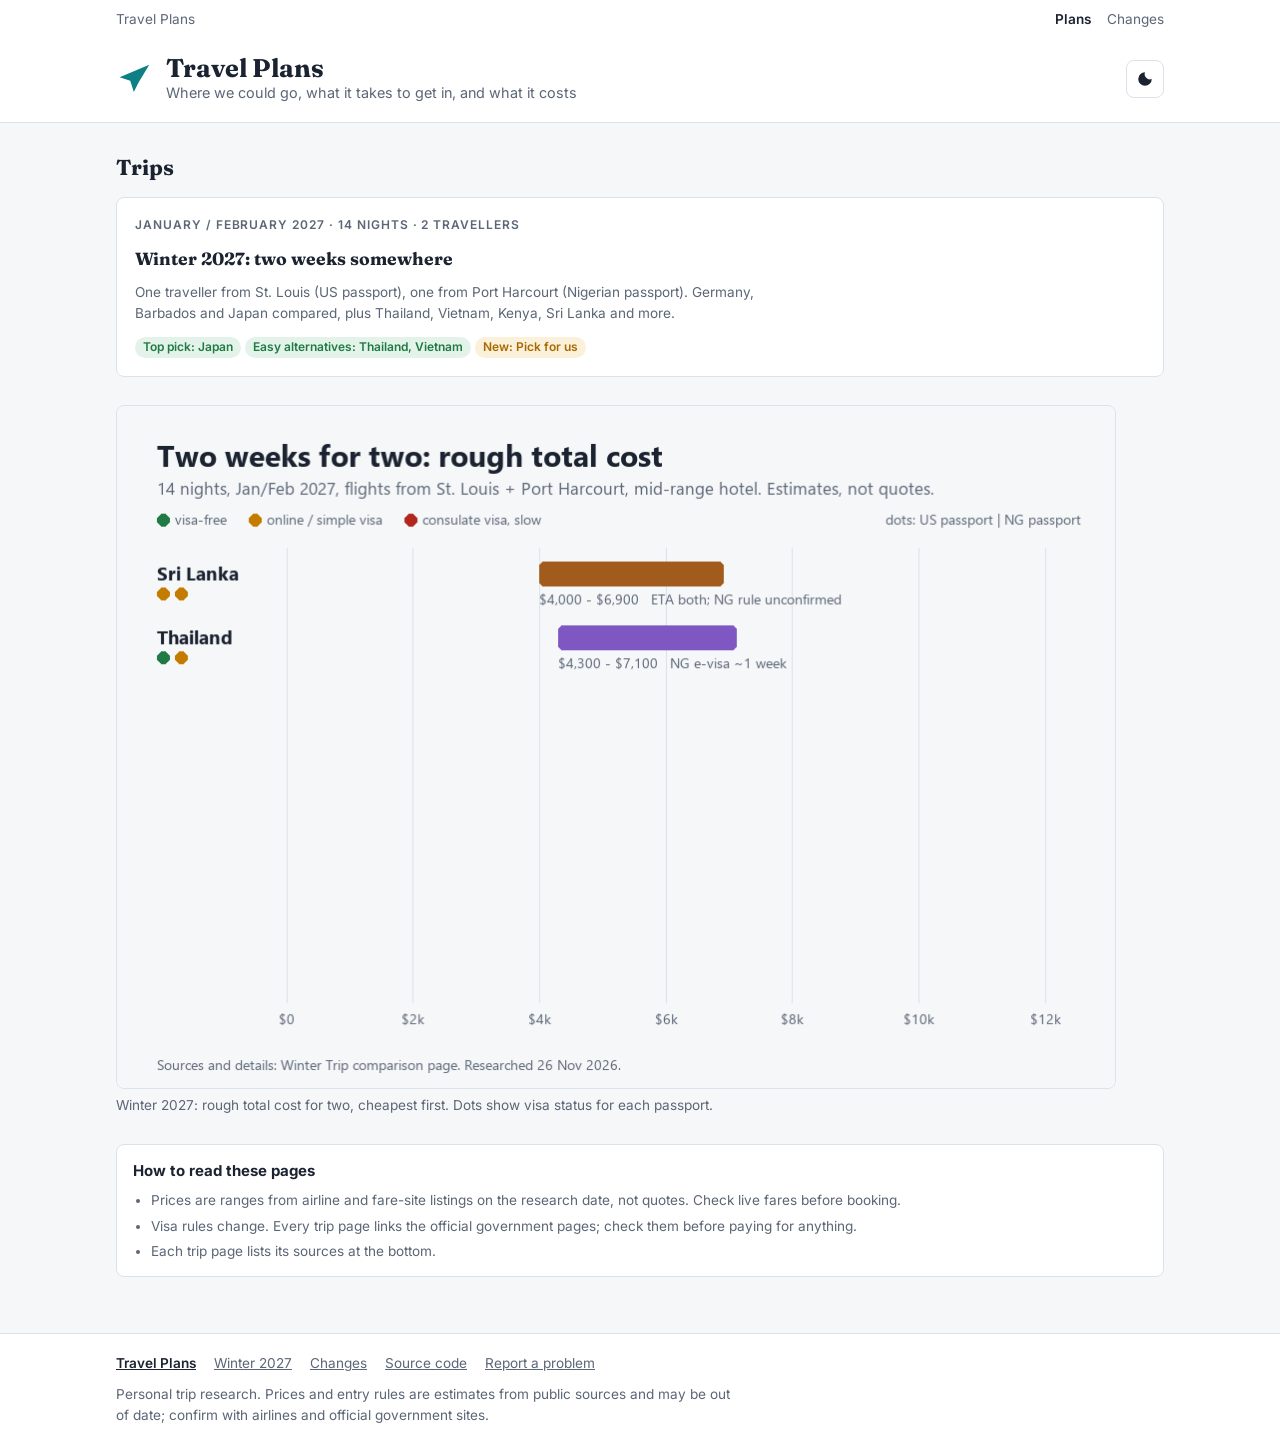
==== site/index.html @ 0db588ca "Add Japan as a full option on the Winter 2027 page Co-Authored-By: Claude Opus 5.5 <noreply@anthropi" ====
<!doctype html>
<html lang="en">
<head>
<meta charset="utf-8">
<meta name="viewport" content="width=device-width, initial-scale=1, viewport-fit=cover">
<title>Travel Plans</title>
<meta name="description" content="Trip research and comparisons: entry rules, flights, costs and what to do, for each trip we're planning.">
<meta name="theme-color" content="#ffffff" media="(prefers-color-scheme: light)">
<meta name="theme-color" content="#12161d" media="(prefers-color-scheme: dark)">
<link rel="canonical" href="https://wernercd.github.io/TravelPlans/">
<meta property="og:type" content="website">
<meta property="og:title" content="Travel Plans">
<meta property="og:description" content="Trip research and comparisons: entry rules, flights, costs and what to do.">
<meta property="og:url" content="https://wernercd.github.io/TravelPlans/">
<meta property="og:image" content="https://wernercd.github.io/TravelPlans/og.png">
<meta name="twitter:card" content="summary_large_image">
<link rel="icon" href="icon.svg" type="image/svg+xml">
<link rel="preconnect" href="https://fonts.googleapis.com">
<link rel="preconnect" href="https://fonts.gstatic.com" crossorigin>
<link href="https://fonts.googleapis.com/css2?family=Fraunces:opsz,wght@9..144,500;9..144,700&family=Inter:wght@400;500;600&display=swap" rel="stylesheet">
<script>try{var t=localStorage.getItem('travel.theme');if(t==='dark'||t==='light')document.documentElement.dataset.theme=t;}catch(e){}</script>
<link rel="stylesheet" href="styles.css?v=dev">
</head>
<body>
<header class="site-header">
  <div class="wrap hub-bar">
    <a href="./" aria-current="page">Travel Plans</a>
    <nav class="hub-nav" aria-label="Site">
      <a href="./" aria-current="page">Plans</a>
      <a href="changes.html">Changes</a>
    </nav>
  </div>
  <div class="wrap header-inner">
    <div class="brand">
      <svg class="logo" viewBox="0 0 32 32" aria-hidden="true"><path d="M28 4L3 14.5l9 3L15 27l4-8z"/></svg>
      <div>
        <h1>Travel Plans</h1>
        <p class="tagline">Where we could go, what it takes to get in, and what it costs</p>
      </div>
    </div>
    <button id="themeBtn" class="icon-btn" type="button" aria-label="Toggle dark mode" title="Toggle dark mode">
      <svg viewBox="0 0 24 24" aria-hidden="true"><path d="M12 3a9 9 0 1 0 9 9 7 7 0 0 1-9-9z"/></svg>
    </button>
  </div>
</header>

<main class="wrap">
  <section class="stack">
    <h2>Trips</h2>
    <div class="cards">
      <a class="card trip-card" href="winter-2027.html">
        <span class="eyebrow">January / February 2027 · 14 nights · 2 travellers</span>
        <h3>Winter 2027: two weeks somewhere</h3>
        <p class="small">One traveller from St. Louis (US passport), one from Port Harcourt (Nigerian passport). Germany, Barbados and Japan compared, plus Thailand, Vietnam, Kenya, Sri Lanka and more.</p>
        <p><span class="chip g">Top pick: Japan</span><span class="chip g">Easy alternatives: Thailand, Vietnam</span><span class="chip w">New: Pick for us</span></p>
      </a>
    </div>
  </section>

  <figure class="figure">
    <img src="winter-trip-costs.gif" width="1000" height="684" alt="Animated bar chart of rough 14-night totals for two people: Sri Lanka $4,000 to $6,900, Thailand $4,300 to $7,100, Vietnam $4,000 to $7,500, Germany $5,600 to $7,700, Japan $6,400 to $9,900, Barbados $6,750 to $10,700 plus the Air Peace fare, Kenya $6,300 to $11,200.">
    <figcaption class="small">Winter 2027: rough total cost for two, cheapest first. Dots show visa status for each passport.</figcaption>
  </figure>

  <section class="note">
    <strong>How to read these pages</strong>
    <ul class="small">
      <li>Prices are ranges from airline and fare-site listings on the research date, not quotes. Check live fares before booking.</li>
      <li>Visa rules change. Every trip page links the official government pages; check them before paying for anything.</li>
      <li>Each trip page lists its sources at the bottom.</li>
    </ul>
  </section>
</main>

<footer class="site-footer">
  <div class="wrap">
    <ul class="foot-links">
      <li><a href="./" aria-current="page">Travel Plans</a></li>
      <li><a href="winter-2027.html">Winter 2027</a></li>
      <li><a href="changes.html">Changes</a></li>
      <li><a href="https://github.com/WernerCD/TravelPlans" rel="noopener">Source code</a></li>
      <li><a href="https://github.com/WernerCD/TravelPlans/issues" rel="noopener">Report a problem</a></li>
    </ul>
    <p>Personal trip research. Prices and entry rules are estimates from public sources and may be out of date; confirm with airlines and official government sites.</p>
  </div>
</footer>
<script src="theme.js?v=dev"></script>
<script src="version.js?v=dev"></script>
</body>
</html>
---- site/styles.css ----
/* TravelPlans v1 -- layout follows the D&D Toolbox sites (header bar, brand row, footer, one theme key).
   Layout: one reading column; wide comparison tables scroll sideways on phones; destination cards in a wrapping grid. */
:root {
  --bg: #f6f7f9; --panel: #ffffff; --fg: #1b2330; --muted: #5b6676; --line: #dde2ea; --accent: #0f7f86;
  --de: #3b4a63; --bb: #0f7f86; --jp: #b5363a; --th: #7e57c2; --ke: #407832; --lk: #a15c1d; --vn: #a8326e;
  --good: #1f7a43; --warn: #a86a00; --bad: #b3261e;
  --chip-good: #e3f3e9; --chip-warn: #fbf0d9; --chip-bad: #fbe4e2;
  --display: "Fraunces", Georgia, serif;
  --body: "Inter", system-ui, -apple-system, "Segoe UI", sans-serif;
  color-scheme: light;
}
@media (prefers-color-scheme: dark) { :root:not([data-theme="light"]) {
  --bg: #12161d; --panel: #1a2029; --fg: #e6eaf0; --muted: #9aa5b5; --line: #2c3441; --accent: #4cc3c9;
  --de: #9fb2d4; --bb: #4cc3c9; --jp: #f07a7d; --th: #b39ddb; --ke: #8bc77a; --lk: #e0a060; --vn: #e07fb0;
  --good: #6fcf97; --warn: #f2c14e; --bad: #f28b82;
  --chip-good: #1d3527; --chip-warn: #3a3018; --chip-bad: #3d2120; color-scheme: dark; } }
:root[data-theme="dark"] {
  --bg: #12161d; --panel: #1a2029; --fg: #e6eaf0; --muted: #9aa5b5; --line: #2c3441; --accent: #4cc3c9;
  --de: #9fb2d4; --bb: #4cc3c9; --jp: #f07a7d; --th: #b39ddb; --ke: #8bc77a; --lk: #e0a060; --vn: #e07fb0;
  --good: #6fcf97; --warn: #f2c14e; --bad: #f28b82;
  --chip-good: #1d3527; --chip-warn: #3a3018; --chip-bad: #3d2120; color-scheme: dark; }

* { box-sizing: border-box; }
html { -webkit-text-size-adjust: 100%; }
body { margin: 0; background: var(--bg); color: var(--fg); font-family: var(--body); font-size: 15px; line-height: 1.55; }
img { max-width: 100%; height: auto; }
a { color: var(--accent); }
a:focus-visible, button:focus-visible { outline: 2px solid var(--accent); outline-offset: 2px; }
h1, h2, h3 { font-family: var(--display); font-weight: 700; text-wrap: balance; margin: 0; }
h2 { font-size: 1.35rem; }
h3 { font-size: 1.1rem; }
p { margin: 0; max-width: 70ch; }

.wrap { max-width: 1080px; margin: 0 auto; padding-left: max(16px, env(safe-area-inset-left, 0px)); padding-right: max(16px, env(safe-area-inset-right, 0px)); }

/* Header */
.site-header { border-bottom: 1px solid var(--line); background: var(--panel); }
.hub-bar { display: flex; justify-content: space-between; align-items: center; gap: 12px; padding-block: 8px; font-size: .85rem; }
.hub-bar a, .hub-nav a { color: var(--muted); text-decoration: none; min-height: 24px; display: inline-flex; align-items: center; }
.hub-bar a:hover { color: var(--fg); }
.hub-nav { display: flex; gap: 16px; }
.hub-nav a[aria-current="page"] { color: var(--fg); font-weight: 600; }
.header-inner { display: flex; justify-content: space-between; align-items: center; gap: 16px; padding-block: 14px 18px; }
.brand { display: flex; align-items: center; gap: 12px; min-width: 0; }
.logo { width: 38px; height: 38px; fill: var(--accent); flex: none; }
.brand h1 { font-size: 1.6rem; line-height: 1.1; }
.brand h1 a { color: inherit; text-decoration: none; }
.tagline { color: var(--muted); font-size: .9rem; }
.icon-btn { background: none; border: 1px solid var(--line); border-radius: 8px; width: 38px; height: 38px; display: grid; place-items: center; cursor: pointer; color: var(--fg); flex: none; }
.icon-btn svg { width: 18px; height: 18px; fill: currentColor; }

/* Content */
main.wrap { display: grid; gap: 28px; padding-block: 28px 56px; }
.eyebrow { font-size: .75rem; letter-spacing: .08em; text-transform: uppercase; color: var(--muted); font-weight: 600; }
.lede { color: var(--muted); }
.note { background: var(--panel); border: 1px solid var(--line); border-radius: 8px; padding: 14px 16px; display: grid; gap: 8px; }
.small { font-size: .85rem; color: var(--muted); }
.stack { display: grid; gap: 12px; }
.tablewrap { overflow-x: auto; background: var(--panel); border: 1px solid var(--line); border-radius: 8px; }
table { border-collapse: collapse; width: 100%; min-width: 760px; font-variant-numeric: tabular-nums; }
th, td { padding: 10px 14px; text-align: left; vertical-align: top; border-bottom: 1px solid var(--line); }
tr:last-child td, tr:last-child th { border-bottom: 0; }
thead th { font-family: var(--display); font-size: 1.05rem; }
tbody th { font-weight: 600; color: var(--muted); width: 170px; font-size: .85rem; }
.c-de { color: var(--de); } .c-bb { color: var(--bb); } .c-jp { color: var(--jp); }
.c-th { color: var(--th); } .c-ke { color: var(--ke); } .c-lk { color: var(--lk); } .c-vn { color: var(--vn); }
.chip { display: inline-block; font-size: .75rem; font-weight: 600; padding: 1px 8px; border-radius: 99px; margin-right: 4px; white-space: nowrap; }
.g { background: var(--chip-good); color: var(--good); } .w { background: var(--chip-warn); color: var(--warn); } .b { background: var(--chip-bad); color: var(--bad); }
.cards { display: grid; grid-template-columns: repeat(auto-fit, minmax(280px, 1fr)); gap: 16px; }
.cards-2 { grid-template-columns: repeat(auto-fit, minmax(min(100%, 420px), 1fr)); }
.card { background: var(--panel); border: 1px solid var(--line); border-radius: 8px; padding: 18px; display: grid; gap: 10px; align-content: start; min-width: 0; }
.card ul, .note ul { margin: 0; padding-left: 18px; display: grid; gap: 4px; }
.trip-card { text-decoration: none; color: inherit; }
.trip-card:hover { border-color: var(--accent); }
.figure { margin: 0; display: grid; gap: 6px; }
.figure img { border: 1px solid var(--line); border-radius: 8px; }
.sources { font-size: .82rem; color: var(--muted); }
.sources a { color: inherit; }

/* Trip picker */
.picker { background: var(--panel); border: 1px solid var(--line); border-radius: 8px; padding: 18px; display: grid; gap: 16px; }
.pick-form { display: grid; grid-template-columns: repeat(auto-fit, minmax(220px, 1fr)); gap: 14px 20px; align-items: start; }
.pick-form fieldset { border: 0; margin: 0; padding: 0; display: grid; gap: 8px; min-width: 0; }
.pick-form legend { font-weight: 600; font-size: .85rem; margin-bottom: 4px; }
.field { display: grid; gap: 4px; font-size: .85rem; }
.field input, .field select { font: inherit; padding: 6px 8px; border: 1px solid var(--line); border-radius: 6px; background: var(--bg); color: var(--fg); min-height: 34px; }
.weight { display: grid; grid-template-columns: 1fr 110px 16px; align-items: center; gap: 8px; font-size: .85rem; }
input[type="range"] { accent-color: var(--accent); width: 100%; }
.pick-actions { display: flex; gap: 10px; align-items: center; flex-wrap: wrap; }
.btn { font: inherit; font-size: .85rem; padding: 6px 12px; min-height: 32px; border-radius: 6px; border: 1px solid var(--line); background: var(--bg); color: var(--fg); cursor: pointer; }
.btn:hover { border-color: var(--accent); }
.pick-list { list-style: none; margin: 0; padding: 0; display: grid; gap: 10px; }
.pick { border: 1px solid var(--line); border-left: 4px solid var(--dest, var(--accent)); border-radius: 8px; padding: 10px 14px; display: grid; gap: 6px; background: var(--bg); }
.pick-head { display: flex; align-items: baseline; gap: 10px; flex-wrap: wrap; }
.pick-rank { font-family: var(--display); font-weight: 700; color: var(--muted); min-width: 1.2em; }
.pick-name { font-family: var(--display); font-size: 1.05rem; }
.pick-total { margin-left: auto; font-variant-numeric: tabular-nums; font-weight: 600; }
.pick-bar { height: 6px; border-radius: 3px; background: var(--line); overflow: hidden; }
.pick-bar span { display: block; height: 100%; background: var(--dest, var(--accent)); border-radius: 3px; transition: width .25s ease; }
.pick-meta { display: flex; flex-wrap: wrap; gap: 6px; align-items: center; }
.pick-meta .chip { white-space: normal; }

/* Change log */
.change-day { display: grid; gap: 8px; }
.change-day ul { margin: 0; padding-left: 18px; display: grid; gap: 6px; }

/* Footer */
.site-footer { border-top: 1px solid var(--line); background: var(--panel); padding-block: 18px 28px; font-size: .85rem; color: var(--muted); }
.site-footer .wrap { display: grid; gap: 8px; }
.foot-links { list-style: none; margin: 0; padding: 0; display: flex; flex-wrap: wrap; gap: 4px 18px; }
.foot-links a { color: var(--muted); min-height: 24px; display: inline-flex; align-items: center; }
.foot-links a[aria-current="page"] { color: var(--fg); font-weight: 600; }

@media (prefers-reduced-motion: reduce) { * { transition: none !important; animation: none !important; } }
@media print {
  .hub-bar, .icon-btn, .site-footer .foot-links { display: none; }
  .tablewrap { overflow: visible; border: 0; }
  table { min-width: 0; }
  body { background: #fff; color: #000; }
}
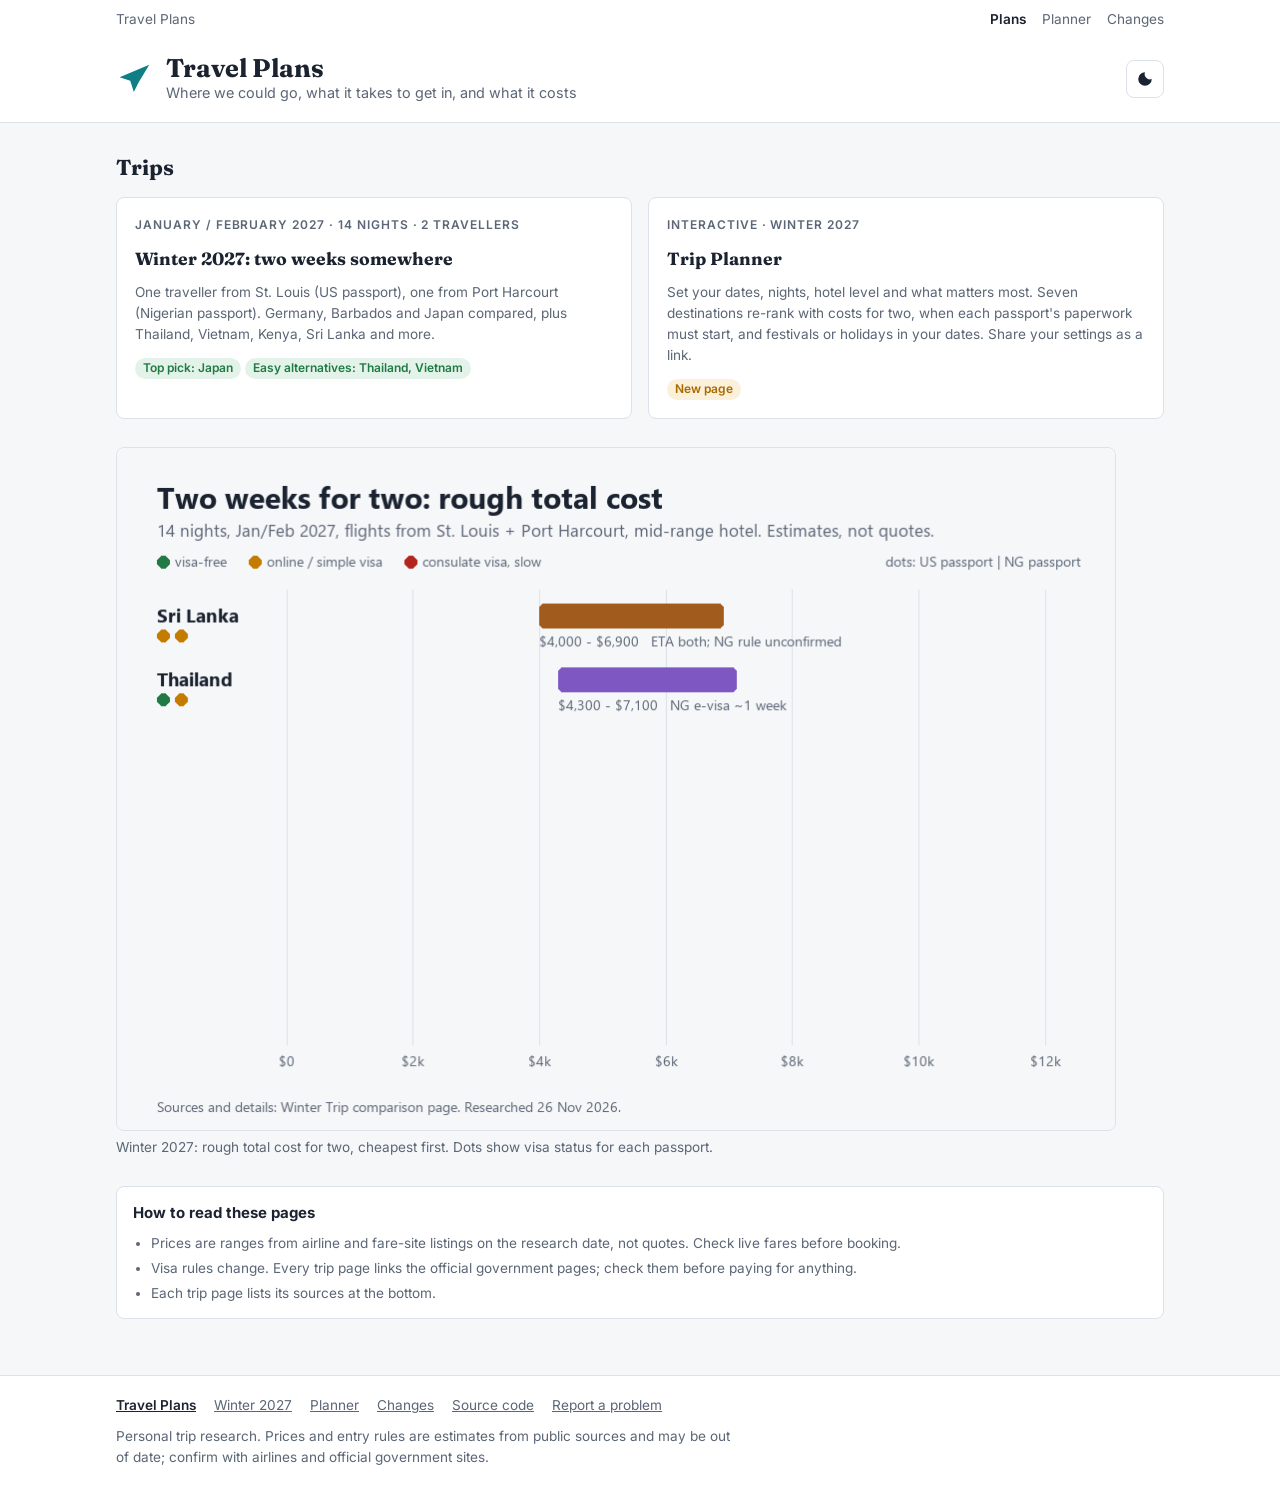
==== commit e6c7cc5c: "feat: give the trip planner its own page with shareable links Move Pick for us from winter-2027.html" ====
--- a/site/index.html
+++ b/site/index.html
@@ -27,6 +27,7 @@
     <a href="./" aria-current="page">Travel Plans</a>
     <nav class="hub-nav" aria-label="Site">
       <a href="./" aria-current="page">Plans</a>
+      <a href="planner.html">Planner</a>
       <a href="changes.html">Changes</a>
     </nav>
   </div>
@@ -52,7 +53,13 @@
         <span class="eyebrow">January / February 2027 · 14 nights · 2 travellers</span>
         <h3>Winter 2027: two weeks somewhere</h3>
         <p class="small">One traveller from St. Louis (US passport), one from Port Harcourt (Nigerian passport). Germany, Barbados and Japan compared, plus Thailand, Vietnam, Kenya, Sri Lanka and more.</p>
-        <p><span class="chip g">Top pick: Japan</span><span class="chip g">Easy alternatives: Thailand, Vietnam</span><span class="chip w">New: Pick for us</span></p>
+        <p><span class="chip g">Top pick: Japan</span><span class="chip g">Easy alternatives: Thailand, Vietnam</span></p>
+      </a>
+      <a class="card trip-card" href="planner.html">
+        <span class="eyebrow">Interactive · Winter 2027</span>
+        <h3>Trip Planner</h3>
+        <p class="small">Set your dates, nights, hotel level and what matters most. Seven destinations re-rank with costs for two, when each passport's paperwork must start, and festivals or holidays in your dates. Share your settings as a link.</p>
+        <p><span class="chip w">New page</span></p>
       </a>
     </div>
   </section>
@@ -77,6 +84,7 @@
     <ul class="foot-links">
       <li><a href="./" aria-current="page">Travel Plans</a></li>
       <li><a href="winter-2027.html">Winter 2027</a></li>
+      <li><a href="planner.html">Planner</a></li>
       <li><a href="changes.html">Changes</a></li>
       <li><a href="https://github.com/WernerCD/TravelPlans" rel="noopener">Source code</a></li>
       <li><a href="https://github.com/WernerCD/TravelPlans/issues" rel="noopener">Report a problem</a></li>
--- a/site/styles.css
+++ b/site/styles.css
@@ -88,7 +88,9 @@
 input[type="range"] { accent-color: var(--accent); width: 100%; }
 .pick-actions { display: flex; gap: 10px; align-items: center; flex-wrap: wrap; }
 .btn { font: inherit; font-size: .85rem; padding: 6px 12px; min-height: 32px; border-radius: 6px; border: 1px solid var(--line); background: var(--bg); color: var(--fg); cursor: pointer; }
+a.btn { display: inline-flex; align-items: center; text-decoration: none; }
 .btn:hover { border-color: var(--accent); }
+.pick-name a { color: inherit; text-decoration-color: var(--dest, var(--accent)); text-underline-offset: 3px; }
 .pick-list { list-style: none; margin: 0; padding: 0; display: grid; gap: 10px; }
 .pick { border: 1px solid var(--line); border-left: 4px solid var(--dest, var(--accent)); border-radius: 8px; padding: 10px 14px; display: grid; gap: 6px; background: var(--bg); }
 .pick-head { display: flex; align-items: baseline; gap: 10px; flex-wrap: wrap; }
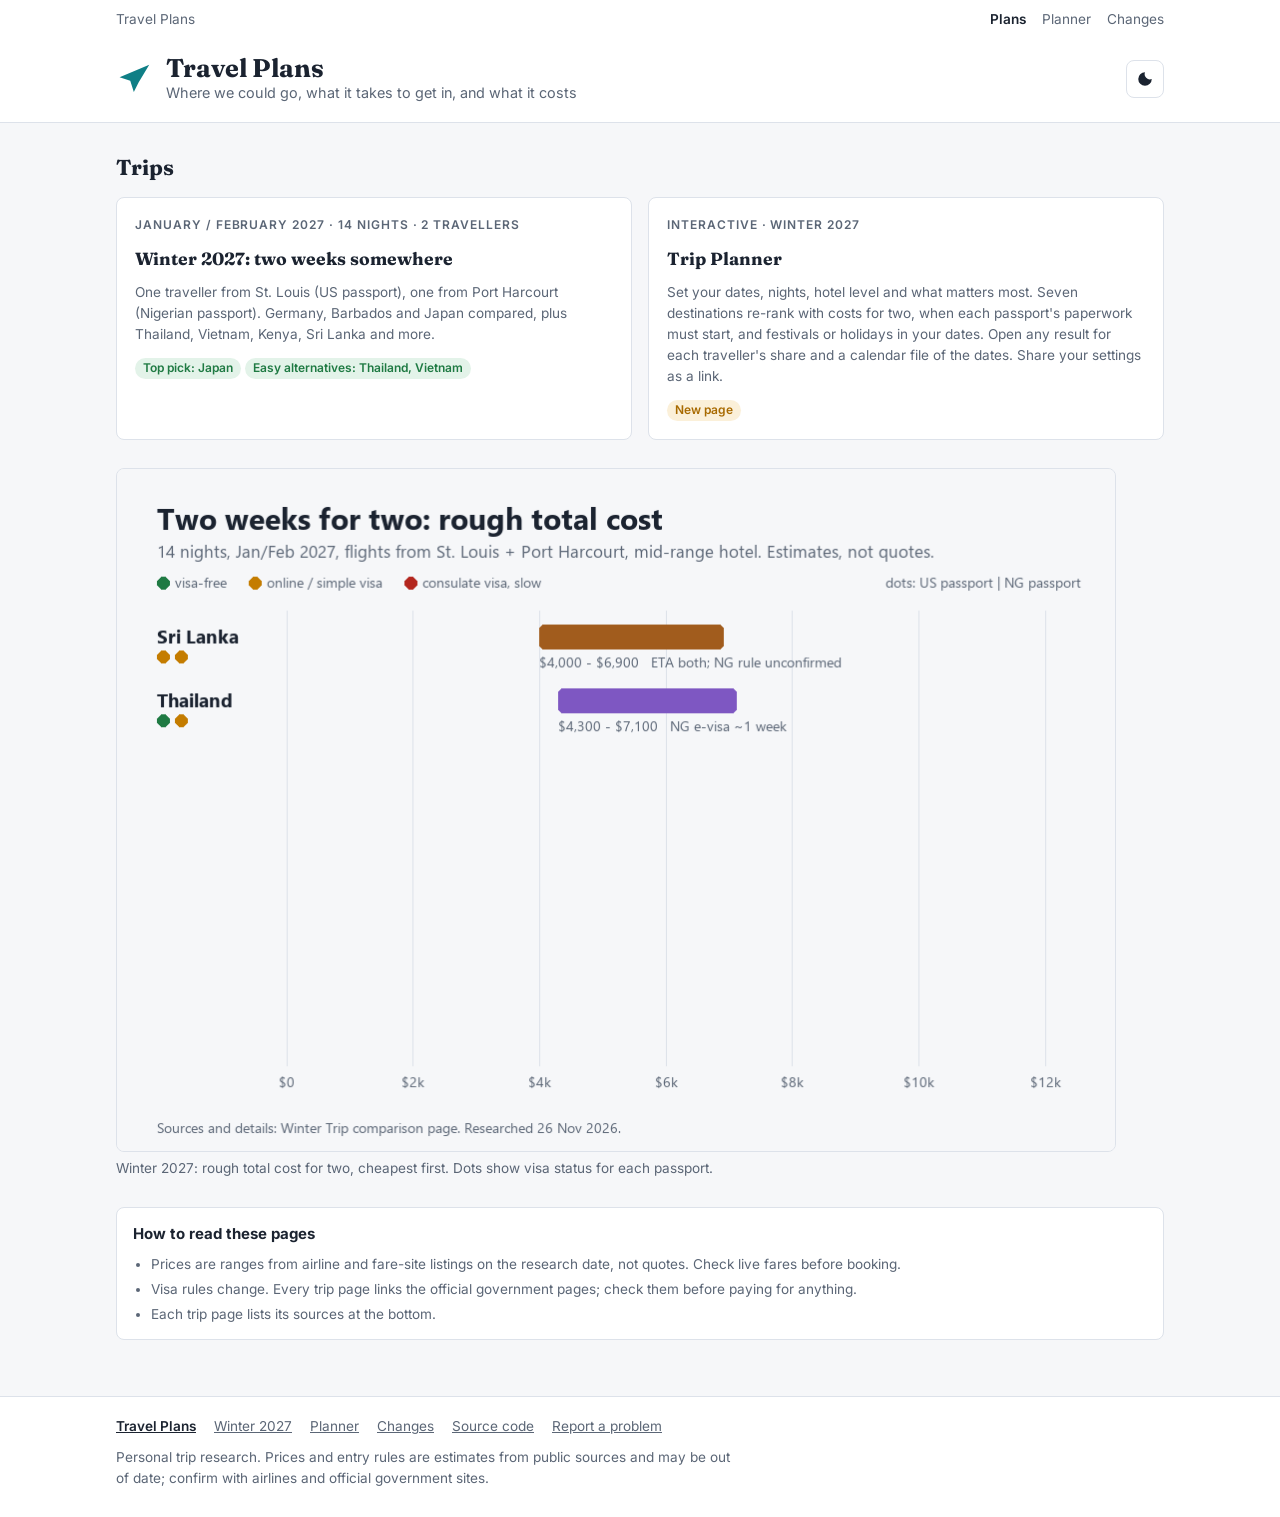
==== commit 00bf10b1: "feat: Plan this trip panel with per-traveller costs and calendar export Each planner result opens in" ====
--- a/site/index.html
+++ b/site/index.html
@@ -58,7 +58,7 @@
       <a class="card trip-card" href="planner.html">
         <span class="eyebrow">Interactive · Winter 2027</span>
         <h3>Trip Planner</h3>
-        <p class="small">Set your dates, nights, hotel level and what matters most. Seven destinations re-rank with costs for two, when each passport's paperwork must start, and festivals or holidays in your dates. Share your settings as a link.</p>
+        <p class="small">Set your dates, nights, hotel level and what matters most. Seven destinations re-rank with costs for two, when each passport's paperwork must start, and festivals or holidays in your dates. Open any result for each traveller's share and a calendar file of the dates. Share your settings as a link.</p>
         <p><span class="chip w">New page</span></p>
       </a>
     </div>
--- a/site/styles.css
+++ b/site/styles.css
@@ -101,6 +101,29 @@
 .pick-bar span { display: block; height: 100%; background: var(--dest, var(--accent)); border-radius: 3px; transition: width .25s ease; }
 .pick-meta { display: flex; flex-wrap: wrap; gap: 6px; align-items: center; }
 .pick-meta .chip { white-space: normal; }
+.pick-more summary { cursor: pointer; font-weight: 600; font-size: .85rem; color: var(--accent); min-height: 28px; display: inline-flex; align-items: center; }
+.pick-more summary:focus-visible { outline: 2px solid var(--accent); outline-offset: 2px; border-radius: 4px; }
+.pick-plan { display: grid; gap: 10px; padding-top: 8px; }
+table.mini { min-width: 0; font-size: .85rem; }
+table.mini caption { text-align: left; padding: 8px 12px 0; }
+table.mini th, table.mini td { padding: 6px 12px; }
+table.mini tbody th { width: auto; }
+.pick-share { font-size: .9rem; }
+.pick-sub { font-size: 1rem; }
+.pick-steps { margin: 0; padding: 0; list-style: none; display: grid; gap: 8px; }
+.pick-steps li { display: grid; grid-template-columns: 7.5em 1fr; gap: 10px; align-items: baseline; }
+.pick-steps time { font-variant-numeric: tabular-nums; font-weight: 600; font-size: .85rem; color: var(--dest, var(--accent)); }
+.pick-steps li div { display: grid; gap: 2px; }
+@media (max-width: 420px) { .pick-steps li { grid-template-columns: 1fr; gap: 2px; } }
+@media (max-width: 560px) {
+  /* Phones: label on its own line, amount and who-pays side by side under it */
+  table.mini tr { display: grid; grid-template-columns: 1fr auto; border-bottom: 1px solid var(--line); }
+  table.mini tr:last-child { border-bottom: 0; }
+  table.mini th, table.mini td { border-bottom: 0; }
+  table.mini tbody th { grid-column: 1 / -1; padding-bottom: 0; }
+  table.mini td { white-space: nowrap; }
+  table.mini td.small { text-align: right; white-space: normal; }
+}
 
 /* Change log */
 .change-day { display: grid; gap: 8px; }
@@ -115,7 +138,7 @@
 
 @media (prefers-reduced-motion: reduce) { * { transition: none !important; animation: none !important; } }
 @media print {
-  .hub-bar, .icon-btn, .site-footer .foot-links { display: none; }
+  .hub-bar, .icon-btn, .site-footer .foot-links, .pick-form, .btn { display: none; }
   .tablewrap { overflow: visible; border: 0; }
   table { min-width: 0; }
   body { background: #fff; color: #000; }
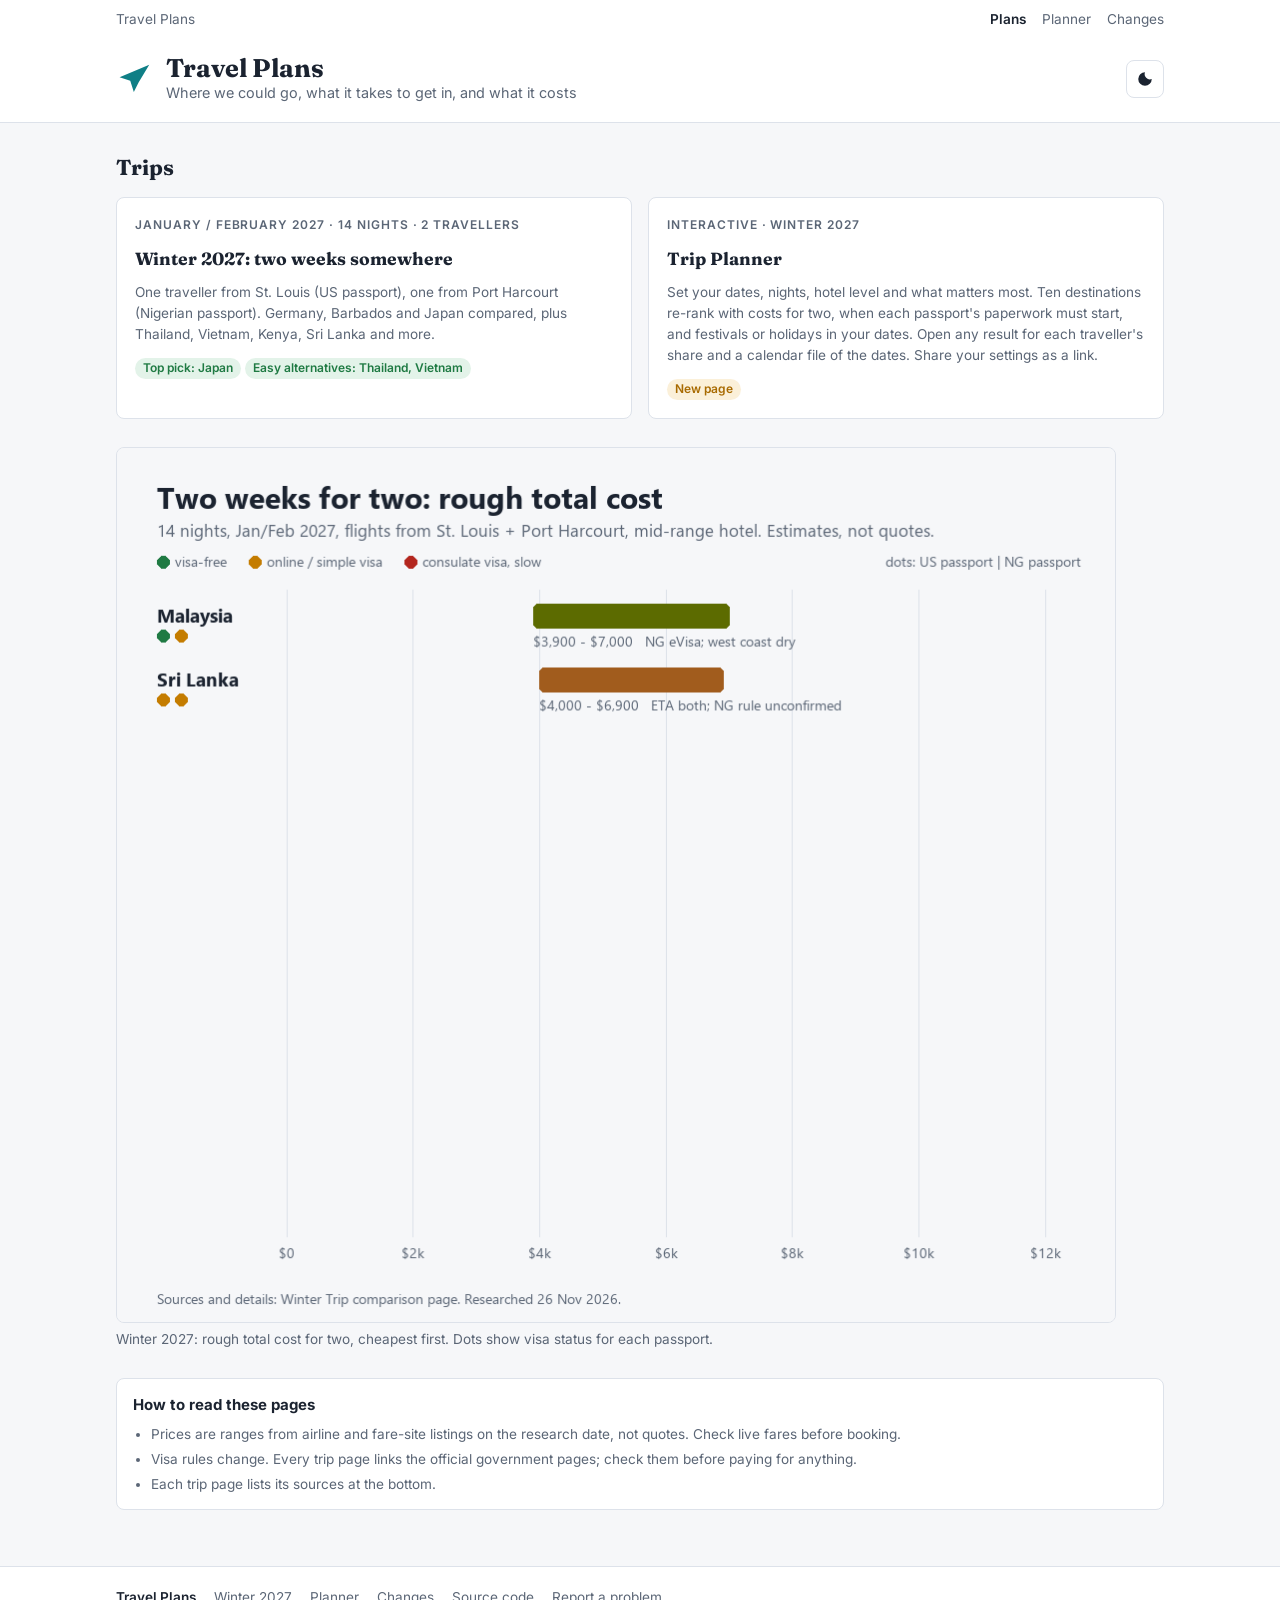
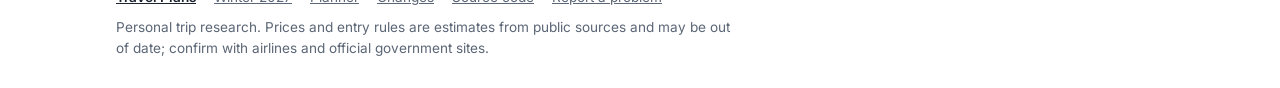
==== commit df1db5ad: "feat: add Senegal, Cape Verde and Malaysia to the winter 2027 options Researched for both passports;" ====
--- a/site/index.html
+++ b/site/index.html
@@ -58,14 +58,14 @@
       <a class="card trip-card" href="planner.html">
         <span class="eyebrow">Interactive · Winter 2027</span>
         <h3>Trip Planner</h3>
-        <p class="small">Set your dates, nights, hotel level and what matters most. Seven destinations re-rank with costs for two, when each passport's paperwork must start, and festivals or holidays in your dates. Open any result for each traveller's share and a calendar file of the dates. Share your settings as a link.</p>
+        <p class="small">Set your dates, nights, hotel level and what matters most. Ten destinations re-rank with costs for two, when each passport's paperwork must start, and festivals or holidays in your dates. Open any result for each traveller's share and a calendar file of the dates. Share your settings as a link.</p>
         <p><span class="chip w">New page</span></p>
       </a>
     </div>
   </section>
 
   <figure class="figure">
-    <img src="winter-trip-costs.gif" width="1000" height="684" alt="Animated bar chart of rough 14-night totals for two people: Sri Lanka $4,000 to $6,900, Thailand $4,300 to $7,100, Vietnam $4,000 to $7,500, Germany $5,600 to $7,700, Japan $6,400 to $9,900, Barbados $6,750 to $10,700 plus the Air Peace fare, Kenya $6,300 to $11,200.">
+    <img src="winter-trip-costs.gif" width="1000" height="876" alt="Animated bar chart of rough 14-night totals for two people: Malaysia $3,900 to $7,000, Sri Lanka $4,000 to $6,900, Thailand $4,300 to $7,100, Vietnam $4,000 to $7,500, Senegal $4,300 to $7,400, Cape Verde $4,700 to $8,100, Germany $5,600 to $7,700, Japan $6,400 to $9,900, Barbados $6,750 to $10,700 plus the Air Peace fare, Kenya $6,300 to $11,200.">
     <figcaption class="small">Winter 2027: rough total cost for two, cheapest first. Dots show visa status for each passport.</figcaption>
   </figure>
 
--- a/site/styles.css
+++ b/site/styles.css
@@ -3,6 +3,7 @@
 :root {
   --bg: #f6f7f9; --panel: #ffffff; --fg: #1b2330; --muted: #5b6676; --line: #dde2ea; --accent: #0f7f86;
   --de: #3b4a63; --bb: #0f7f86; --jp: #b5363a; --th: #7e57c2; --ke: #407832; --lk: #a15c1d; --vn: #a8326e;
+  --sn: #9a6a00; --cv: #1d5fa8; --my: #5c6b00;
   --good: #1f7a43; --warn: #a86a00; --bad: #b3261e;
   --chip-good: #e3f3e9; --chip-warn: #fbf0d9; --chip-bad: #fbe4e2;
   --display: "Fraunces", Georgia, serif;
@@ -12,11 +13,13 @@
 @media (prefers-color-scheme: dark) { :root:not([data-theme="light"]) {
   --bg: #12161d; --panel: #1a2029; --fg: #e6eaf0; --muted: #9aa5b5; --line: #2c3441; --accent: #4cc3c9;
   --de: #9fb2d4; --bb: #4cc3c9; --jp: #f07a7d; --th: #b39ddb; --ke: #8bc77a; --lk: #e0a060; --vn: #e07fb0;
+  --sn: #e8c15a; --cv: #7fb2ef; --my: #c5d36b;
   --good: #6fcf97; --warn: #f2c14e; --bad: #f28b82;
   --chip-good: #1d3527; --chip-warn: #3a3018; --chip-bad: #3d2120; color-scheme: dark; } }
 :root[data-theme="dark"] {
   --bg: #12161d; --panel: #1a2029; --fg: #e6eaf0; --muted: #9aa5b5; --line: #2c3441; --accent: #4cc3c9;
   --de: #9fb2d4; --bb: #4cc3c9; --jp: #f07a7d; --th: #b39ddb; --ke: #8bc77a; --lk: #e0a060; --vn: #e07fb0;
+  --sn: #e8c15a; --cv: #7fb2ef; --my: #c5d36b;
   --good: #6fcf97; --warn: #f2c14e; --bad: #f28b82;
   --chip-good: #1d3527; --chip-warn: #3a3018; --chip-bad: #3d2120; color-scheme: dark; }
 
@@ -64,6 +67,7 @@
 tbody th { font-weight: 600; color: var(--muted); width: 170px; font-size: .85rem; }
 .c-de { color: var(--de); } .c-bb { color: var(--bb); } .c-jp { color: var(--jp); }
 .c-th { color: var(--th); } .c-ke { color: var(--ke); } .c-lk { color: var(--lk); } .c-vn { color: var(--vn); }
+.c-sn { color: var(--sn); } .c-cv { color: var(--cv); } .c-my { color: var(--my); }
 .chip { display: inline-block; font-size: .75rem; font-weight: 600; padding: 1px 8px; border-radius: 99px; margin-right: 4px; white-space: nowrap; }
 .g { background: var(--chip-good); color: var(--good); } .w { background: var(--chip-warn); color: var(--warn); } .b { background: var(--chip-bad); color: var(--bad); }
 .cards { display: grid; grid-template-columns: repeat(auto-fit, minmax(280px, 1fr)); gap: 16px; }
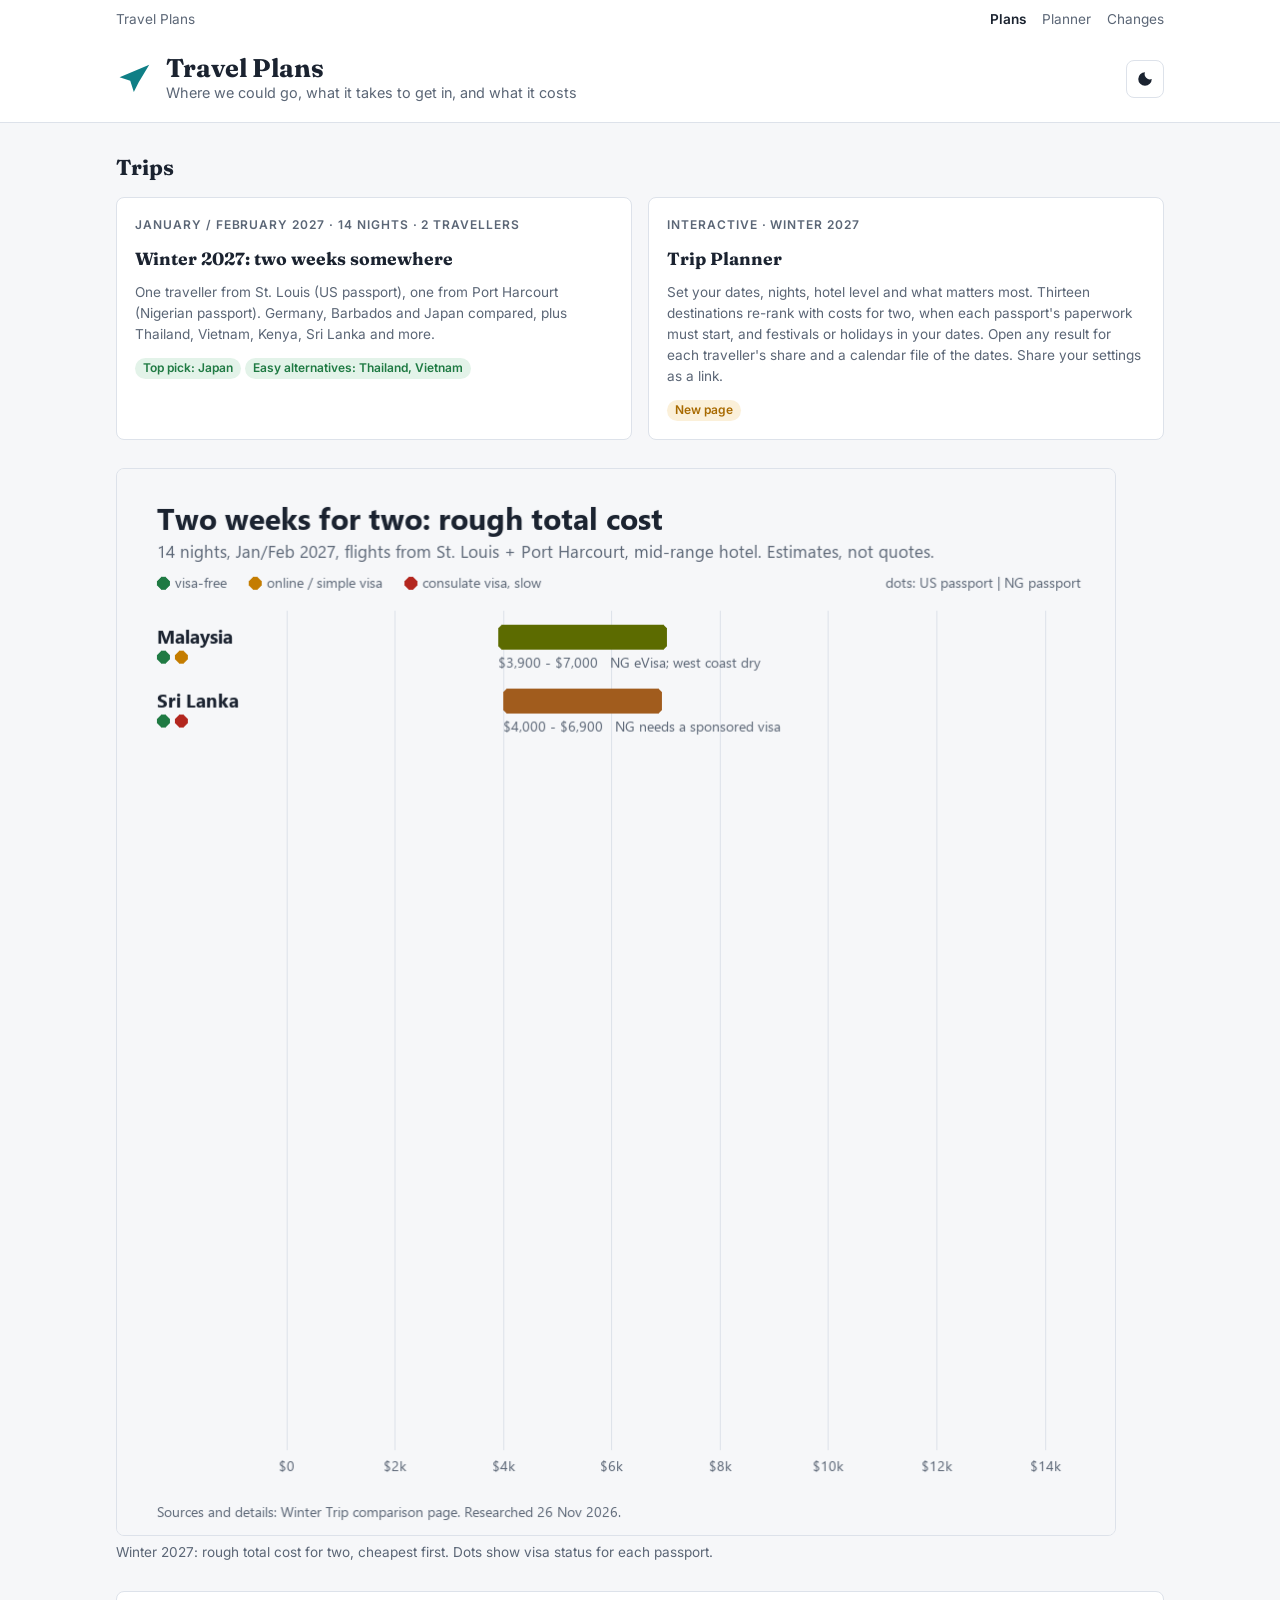
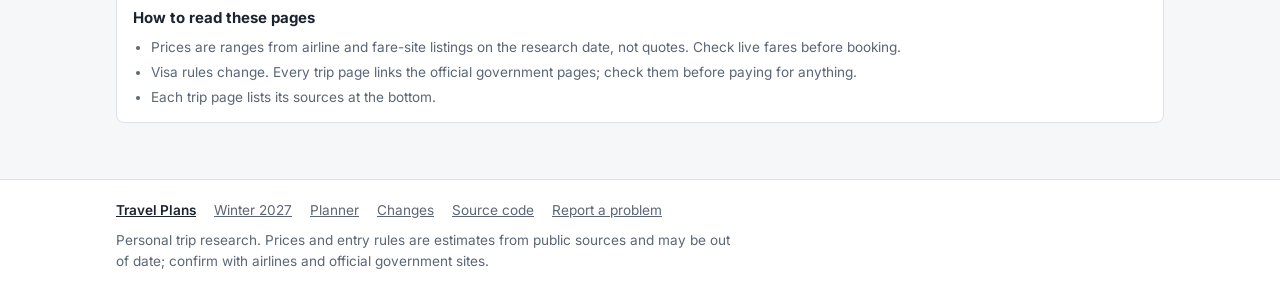
==== commit 2949968f: "feat: add Tanzania, Egypt and Italy; re-check visa rules for every destination Tanzania with Zanziba" ====
--- a/site/index.html
+++ b/site/index.html
@@ -58,14 +58,14 @@
       <a class="card trip-card" href="planner.html">
         <span class="eyebrow">Interactive · Winter 2027</span>
         <h3>Trip Planner</h3>
-        <p class="small">Set your dates, nights, hotel level and what matters most. Ten destinations re-rank with costs for two, when each passport's paperwork must start, and festivals or holidays in your dates. Open any result for each traveller's share and a calendar file of the dates. Share your settings as a link.</p>
+        <p class="small">Set your dates, nights, hotel level and what matters most. Thirteen destinations re-rank with costs for two, when each passport's paperwork must start, and festivals or holidays in your dates. Open any result for each traveller's share and a calendar file of the dates. Share your settings as a link.</p>
         <p><span class="chip w">New page</span></p>
       </a>
     </div>
   </section>
 
   <figure class="figure">
-    <img src="winter-trip-costs.gif" width="1000" height="876" alt="Animated bar chart of rough 14-night totals for two people: Malaysia $3,900 to $7,000, Sri Lanka $4,000 to $6,900, Thailand $4,300 to $7,100, Vietnam $4,000 to $7,500, Senegal $4,300 to $7,400, Cape Verde $4,700 to $8,100, Germany $5,600 to $7,700, Japan $6,400 to $9,900, Barbados $6,750 to $10,700 plus the Air Peace fare, Kenya $6,300 to $11,200.">
+    <img src="winter-trip-costs.gif" width="1000" height="1068" alt="Animated bar chart of rough 14-night totals for two people: Malaysia $3,900 to $7,000, Sri Lanka $4,000 to $6,900, Thailand $4,300 to $7,100, Vietnam $4,000 to $7,500, Senegal $4,300 to $7,400, Cape Verde $4,700 to $8,100, Egypt $4,500 to $7,600, Germany $5,600 to $7,700, Italy $5,700 to $8,700, Japan $6,500 to $9,900, Barbados $6,750 to $10,700 plus the Air Peace fare, Kenya $6,300 to $11,300, Tanzania $7,400 to $12,500.">
     <figcaption class="small">Winter 2027: rough total cost for two, cheapest first. Dots show visa status for each passport.</figcaption>
   </figure>
 
--- a/site/styles.css
+++ b/site/styles.css
@@ -3,7 +3,7 @@
 :root {
   --bg: #f6f7f9; --panel: #ffffff; --fg: #1b2330; --muted: #5b6676; --line: #dde2ea; --accent: #0f7f86;
   --de: #3b4a63; --bb: #0f7f86; --jp: #b5363a; --th: #7e57c2; --ke: #407832; --lk: #a15c1d; --vn: #a8326e;
-  --sn: #9a6a00; --cv: #1d5fa8; --my: #5c6b00;
+  --sn: #9a6a00; --cv: #1d5fa8; --my: #5c6b00; --tz: #00695c; --eg: #8b5e3c; --it: #6a1b9a;
   --good: #1f7a43; --warn: #a86a00; --bad: #b3261e;
   --chip-good: #e3f3e9; --chip-warn: #fbf0d9; --chip-bad: #fbe4e2;
   --display: "Fraunces", Georgia, serif;
@@ -13,13 +13,13 @@
 @media (prefers-color-scheme: dark) { :root:not([data-theme="light"]) {
   --bg: #12161d; --panel: #1a2029; --fg: #e6eaf0; --muted: #9aa5b5; --line: #2c3441; --accent: #4cc3c9;
   --de: #9fb2d4; --bb: #4cc3c9; --jp: #f07a7d; --th: #b39ddb; --ke: #8bc77a; --lk: #e0a060; --vn: #e07fb0;
-  --sn: #e8c15a; --cv: #7fb2ef; --my: #c5d36b;
+  --sn: #e8c15a; --cv: #7fb2ef; --my: #c5d36b; --tz: #4db6ac; --eg: #d7a982; --it: #ce93d8;
   --good: #6fcf97; --warn: #f2c14e; --bad: #f28b82;
   --chip-good: #1d3527; --chip-warn: #3a3018; --chip-bad: #3d2120; color-scheme: dark; } }
 :root[data-theme="dark"] {
   --bg: #12161d; --panel: #1a2029; --fg: #e6eaf0; --muted: #9aa5b5; --line: #2c3441; --accent: #4cc3c9;
   --de: #9fb2d4; --bb: #4cc3c9; --jp: #f07a7d; --th: #b39ddb; --ke: #8bc77a; --lk: #e0a060; --vn: #e07fb0;
-  --sn: #e8c15a; --cv: #7fb2ef; --my: #c5d36b;
+  --sn: #e8c15a; --cv: #7fb2ef; --my: #c5d36b; --tz: #4db6ac; --eg: #d7a982; --it: #ce93d8;
   --good: #6fcf97; --warn: #f2c14e; --bad: #f28b82;
   --chip-good: #1d3527; --chip-warn: #3a3018; --chip-bad: #3d2120; color-scheme: dark; }
 
@@ -68,6 +68,7 @@
 .c-de { color: var(--de); } .c-bb { color: var(--bb); } .c-jp { color: var(--jp); }
 .c-th { color: var(--th); } .c-ke { color: var(--ke); } .c-lk { color: var(--lk); } .c-vn { color: var(--vn); }
 .c-sn { color: var(--sn); } .c-cv { color: var(--cv); } .c-my { color: var(--my); }
+.c-tz { color: var(--tz); } .c-eg { color: var(--eg); } .c-it { color: var(--it); }
 .chip { display: inline-block; font-size: .75rem; font-weight: 600; padding: 1px 8px; border-radius: 99px; margin-right: 4px; white-space: nowrap; }
 .g { background: var(--chip-good); color: var(--good); } .w { background: var(--chip-warn); color: var(--warn); } .b { background: var(--chip-bad); color: var(--bad); }
 .cards { display: grid; grid-template-columns: repeat(auto-fit, minmax(280px, 1fr)); gap: 16px; }
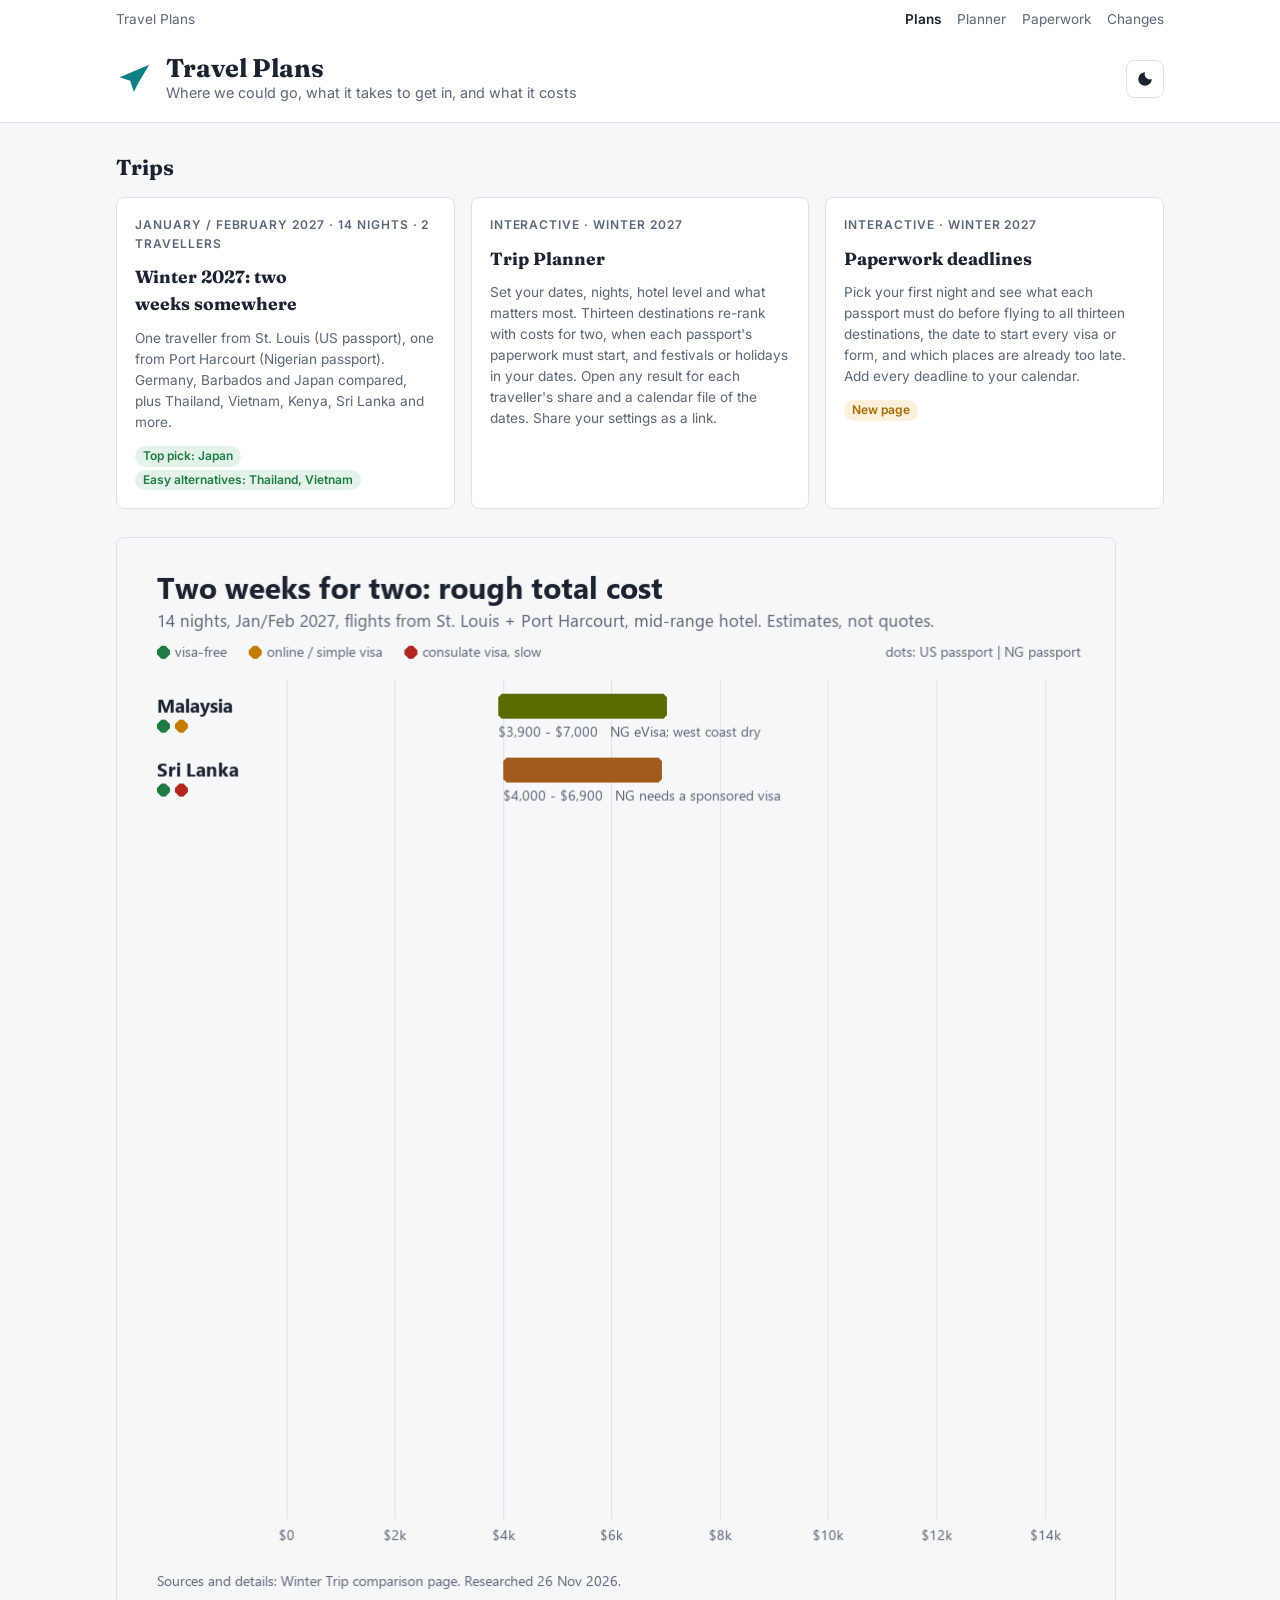
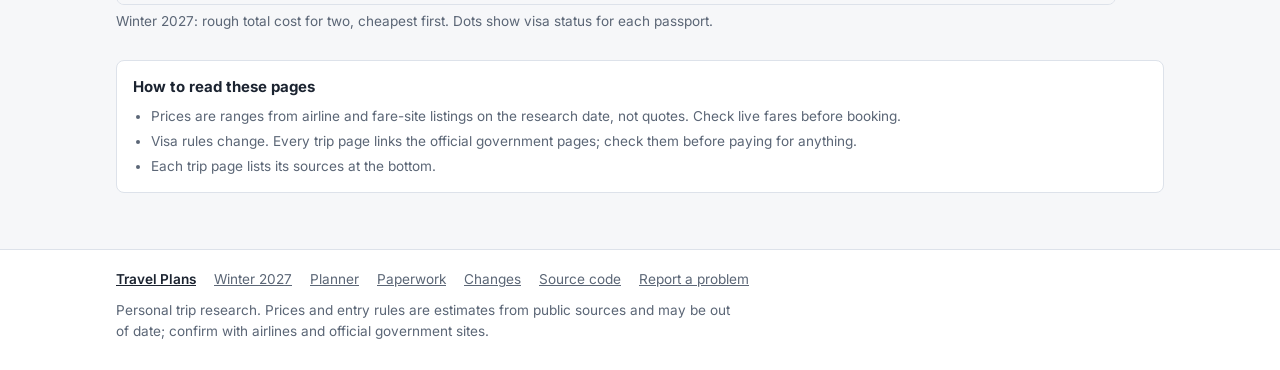
==== commit 868bb891: "feat: Paperwork deadlines page with per-passport entry rules paperwork.html lists, for any first nig" ====
--- a/site/index.html
+++ b/site/index.html
@@ -28,6 +28,7 @@
     <nav class="hub-nav" aria-label="Site">
       <a href="./" aria-current="page">Plans</a>
       <a href="planner.html">Planner</a>
+      <a href="paperwork.html">Paperwork</a>
       <a href="changes.html">Changes</a>
     </nav>
   </div>
@@ -59,6 +60,11 @@
         <span class="eyebrow">Interactive · Winter 2027</span>
         <h3>Trip Planner</h3>
         <p class="small">Set your dates, nights, hotel level and what matters most. Thirteen destinations re-rank with costs for two, when each passport's paperwork must start, and festivals or holidays in your dates. Open any result for each traveller's share and a calendar file of the dates. Share your settings as a link.</p>
+      </a>
+      <a class="card trip-card" href="paperwork.html">
+        <span class="eyebrow">Interactive · Winter 2027</span>
+        <h3>Paperwork deadlines</h3>
+        <p class="small">Pick your first night and see what each passport must do before flying to all thirteen destinations, the date to start every visa or form, and which places are already too late. Add every deadline to your calendar.</p>
         <p><span class="chip w">New page</span></p>
       </a>
     </div>
@@ -85,6 +91,7 @@
       <li><a href="./" aria-current="page">Travel Plans</a></li>
       <li><a href="winter-2027.html">Winter 2027</a></li>
       <li><a href="planner.html">Planner</a></li>
+      <li><a href="paperwork.html">Paperwork</a></li>
       <li><a href="changes.html">Changes</a></li>
       <li><a href="https://github.com/WernerCD/TravelPlans" rel="noopener">Source code</a></li>
       <li><a href="https://github.com/WernerCD/TravelPlans/issues" rel="noopener">Report a problem</a></li>
--- a/site/styles.css
+++ b/site/styles.css
@@ -130,6 +130,16 @@
   table.mini td.small { text-align: right; white-space: normal; }
 }
 
+/* Paperwork deadlines */
+.pw-check { display: flex; gap: 8px; align-items: center; font-size: .85rem; align-self: end; min-height: 34px; }
+.pw-check input { width: 18px; height: 18px; accent-color: var(--accent); }
+.pw-overall { margin-left: auto; font-size: .8rem; font-weight: 600; }
+.pw-overall.late { color: var(--bad); } .pw-overall.soon { color: var(--warn); } .pw-overall.ok, .pw-overall.free { color: var(--good); }
+.pw-row { display: grid; grid-template-columns: 13em 1fr 15em; gap: 6px 14px; align-items: start; padding-top: 8px; border-top: 1px solid var(--line); font-size: .85rem; }
+.pw-who { display: grid; gap: 4px; justify-items: start; }
+.pw-when .chip { white-space: normal; }
+@media (max-width: 760px) { .pw-row { grid-template-columns: 1fr; } }
+
 /* Change log */
 .change-day { display: grid; gap: 8px; }
 .change-day ul { margin: 0; padding-left: 18px; display: grid; gap: 6px; }
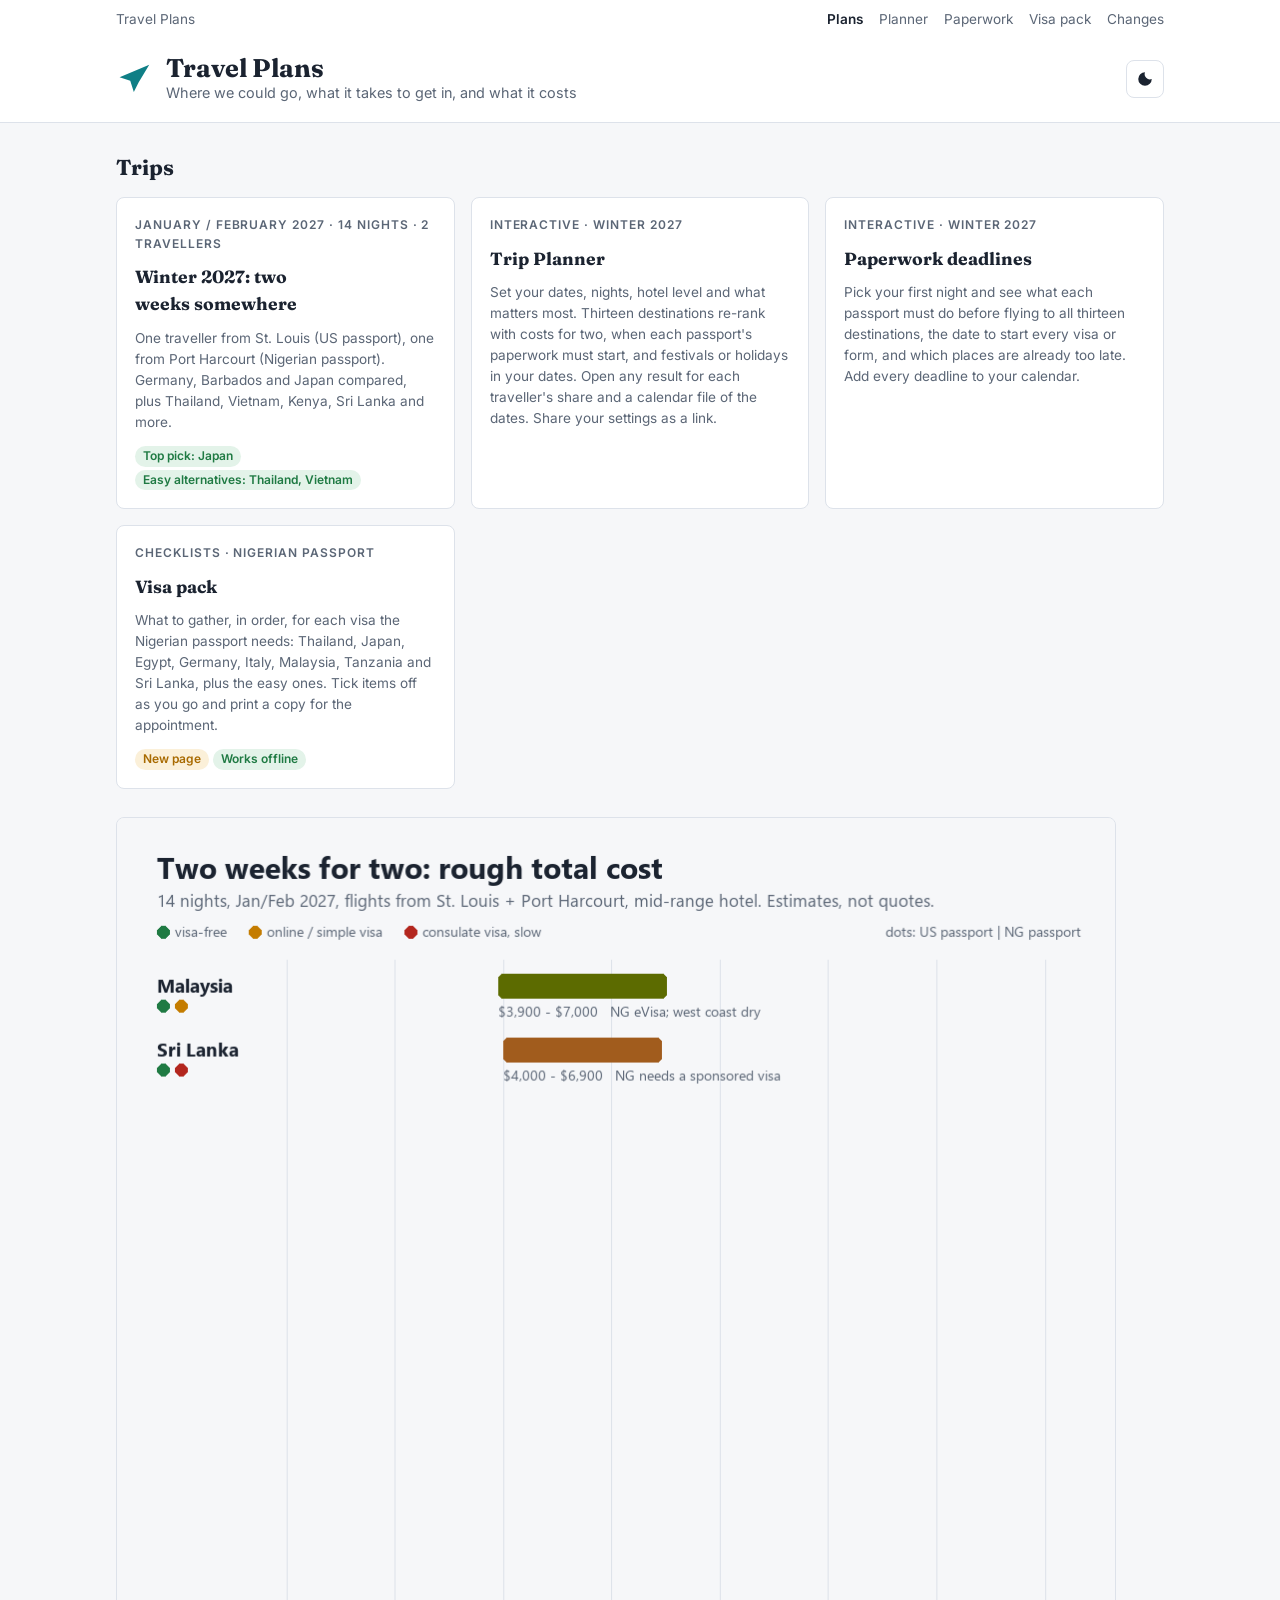
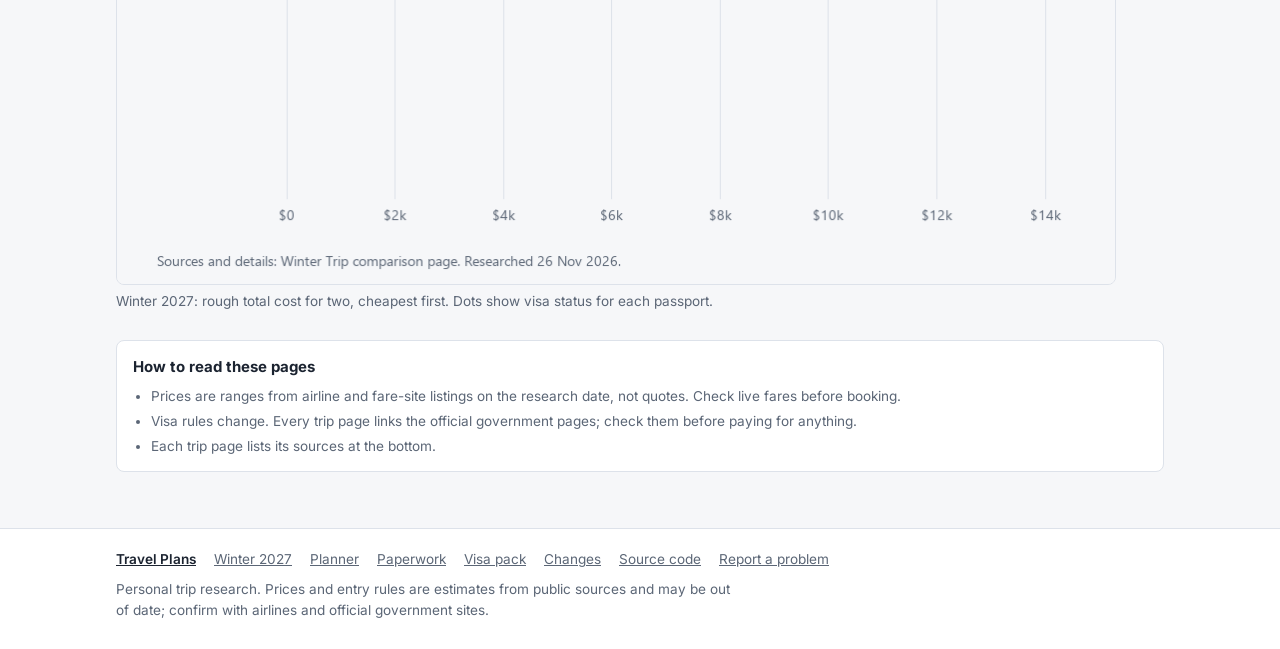
==== commit 161cd374: "feat: visa pack checklists and offline support visa-pack.html gives an ordered, sourced document che" ====
--- a/site/index.html
+++ b/site/index.html
@@ -15,6 +15,8 @@
 <meta property="og:image" content="https://wernercd.github.io/TravelPlans/og.png">
 <meta name="twitter:card" content="summary_large_image">
 <link rel="icon" href="icon.svg" type="image/svg+xml">
+<link rel="manifest" href="manifest.webmanifest">
+<link rel="apple-touch-icon" href="icon-192.png">
 <link rel="preconnect" href="https://fonts.googleapis.com">
 <link rel="preconnect" href="https://fonts.gstatic.com" crossorigin>
 <link href="https://fonts.googleapis.com/css2?family=Fraunces:opsz,wght@9..144,500;9..144,700&family=Inter:wght@400;500;600&display=swap" rel="stylesheet">
@@ -29,6 +31,7 @@
       <a href="./" aria-current="page">Plans</a>
       <a href="planner.html">Planner</a>
       <a href="paperwork.html">Paperwork</a>
+      <a href="visa-pack.html">Visa pack</a>
       <a href="changes.html">Changes</a>
     </nav>
   </div>
@@ -65,7 +68,12 @@
         <span class="eyebrow">Interactive · Winter 2027</span>
         <h3>Paperwork deadlines</h3>
         <p class="small">Pick your first night and see what each passport must do before flying to all thirteen destinations, the date to start every visa or form, and which places are already too late. Add every deadline to your calendar.</p>
-        <p><span class="chip w">New page</span></p>
+      </a>
+      <a class="card trip-card" href="visa-pack.html">
+        <span class="eyebrow">Checklists · Nigerian passport</span>
+        <h3>Visa pack</h3>
+        <p class="small">What to gather, in order, for each visa the Nigerian passport needs: Thailand, Japan, Egypt, Germany, Italy, Malaysia, Tanzania and Sri Lanka, plus the easy ones. Tick items off as you go and print a copy for the appointment.</p>
+        <p><span class="chip w">New page</span><span class="chip g">Works offline</span></p>
       </a>
     </div>
   </section>
@@ -92,6 +100,7 @@
       <li><a href="winter-2027.html">Winter 2027</a></li>
       <li><a href="planner.html">Planner</a></li>
       <li><a href="paperwork.html">Paperwork</a></li>
+      <li><a href="visa-pack.html">Visa pack</a></li>
       <li><a href="changes.html">Changes</a></li>
       <li><a href="https://github.com/WernerCD/TravelPlans" rel="noopener">Source code</a></li>
       <li><a href="https://github.com/WernerCD/TravelPlans/issues" rel="noopener">Report a problem</a></li>
--- a/site/styles.css
+++ b/site/styles.css
@@ -130,6 +130,9 @@
   table.mini td.small { text-align: right; white-space: normal; }
 }
 
+/* Offline bar (theme.js) */
+.offline-bar { background: var(--chip-warn); color: var(--fg); border-bottom: 1px solid var(--line); padding: 8px 16px; font-size: .85rem; text-align: center; }
+
 /* Paperwork deadlines */
 .pw-check { display: flex; gap: 8px; align-items: center; font-size: .85rem; align-self: end; min-height: 34px; }
 .pw-check input { width: 18px; height: 18px; accent-color: var(--accent); }
@@ -139,6 +142,29 @@
 .pw-who { display: grid; gap: 4px; justify-items: start; }
 .pw-when .chip { white-space: normal; }
 @media (max-width: 760px) { .pw-row { grid-template-columns: 1fr; } }
+
+/* Visa pack */
+.vp-tabs { display: flex; flex-wrap: wrap; gap: 8px; }
+.vp-tab { display: inline-flex; gap: 6px; align-items: center; }
+.vp-tab[aria-pressed="true"] { border-color: var(--accent); background: var(--panel); font-weight: 600; box-shadow: inset 0 -2px 0 var(--accent); }
+.vp-count { font-size: .75rem; color: var(--muted); font-variant-numeric: tabular-nums; }
+.vp-pack { border: 1px solid var(--line); border-left: 4px solid var(--dest, var(--accent)); border-radius: 8px; padding: 14px 16px; display: grid; gap: 10px; background: var(--bg); }
+.vp-title { color: var(--fg); } /* the destination colour is the light-theme hex, so only the border uses it */
+.vp-facts { display: grid; grid-template-columns: max-content 1fr; gap: 4px 14px; margin: 0; font-size: .85rem; }
+.vp-facts dt { font-weight: 600; color: var(--muted); }
+.vp-facts dd { margin: 0; }
+.vp-steps { margin: 0; padding-left: 0; list-style: none; display: grid; gap: 6px; counter-reset: vp; }
+.vp-steps li { display: grid; grid-template-columns: 1.6em 22px 1fr; gap: 8px; align-items: start; font-size: .9rem; counter-increment: vp; }
+.vp-steps li::before { content: counter(vp) "."; color: var(--muted); font-variant-numeric: tabular-nums; text-align: right; }
+.vp-steps input { width: 20px; height: 20px; margin: 1px 0 0; accent-color: var(--accent); }
+.vp-steps label { cursor: pointer; }
+.vp-steps li.done label { color: var(--muted); text-decoration: line-through; }
+.vp-sources a { color: inherit; }
+@media print {
+  .vp-tabs, #vpFallback { display: none; }
+  .vp-pack { border: 0; padding: 0; }
+  .vp-steps li.done label { text-decoration: none; color: #000; }
+}
 
 /* Change log */
 .change-day { display: grid; gap: 8px; }
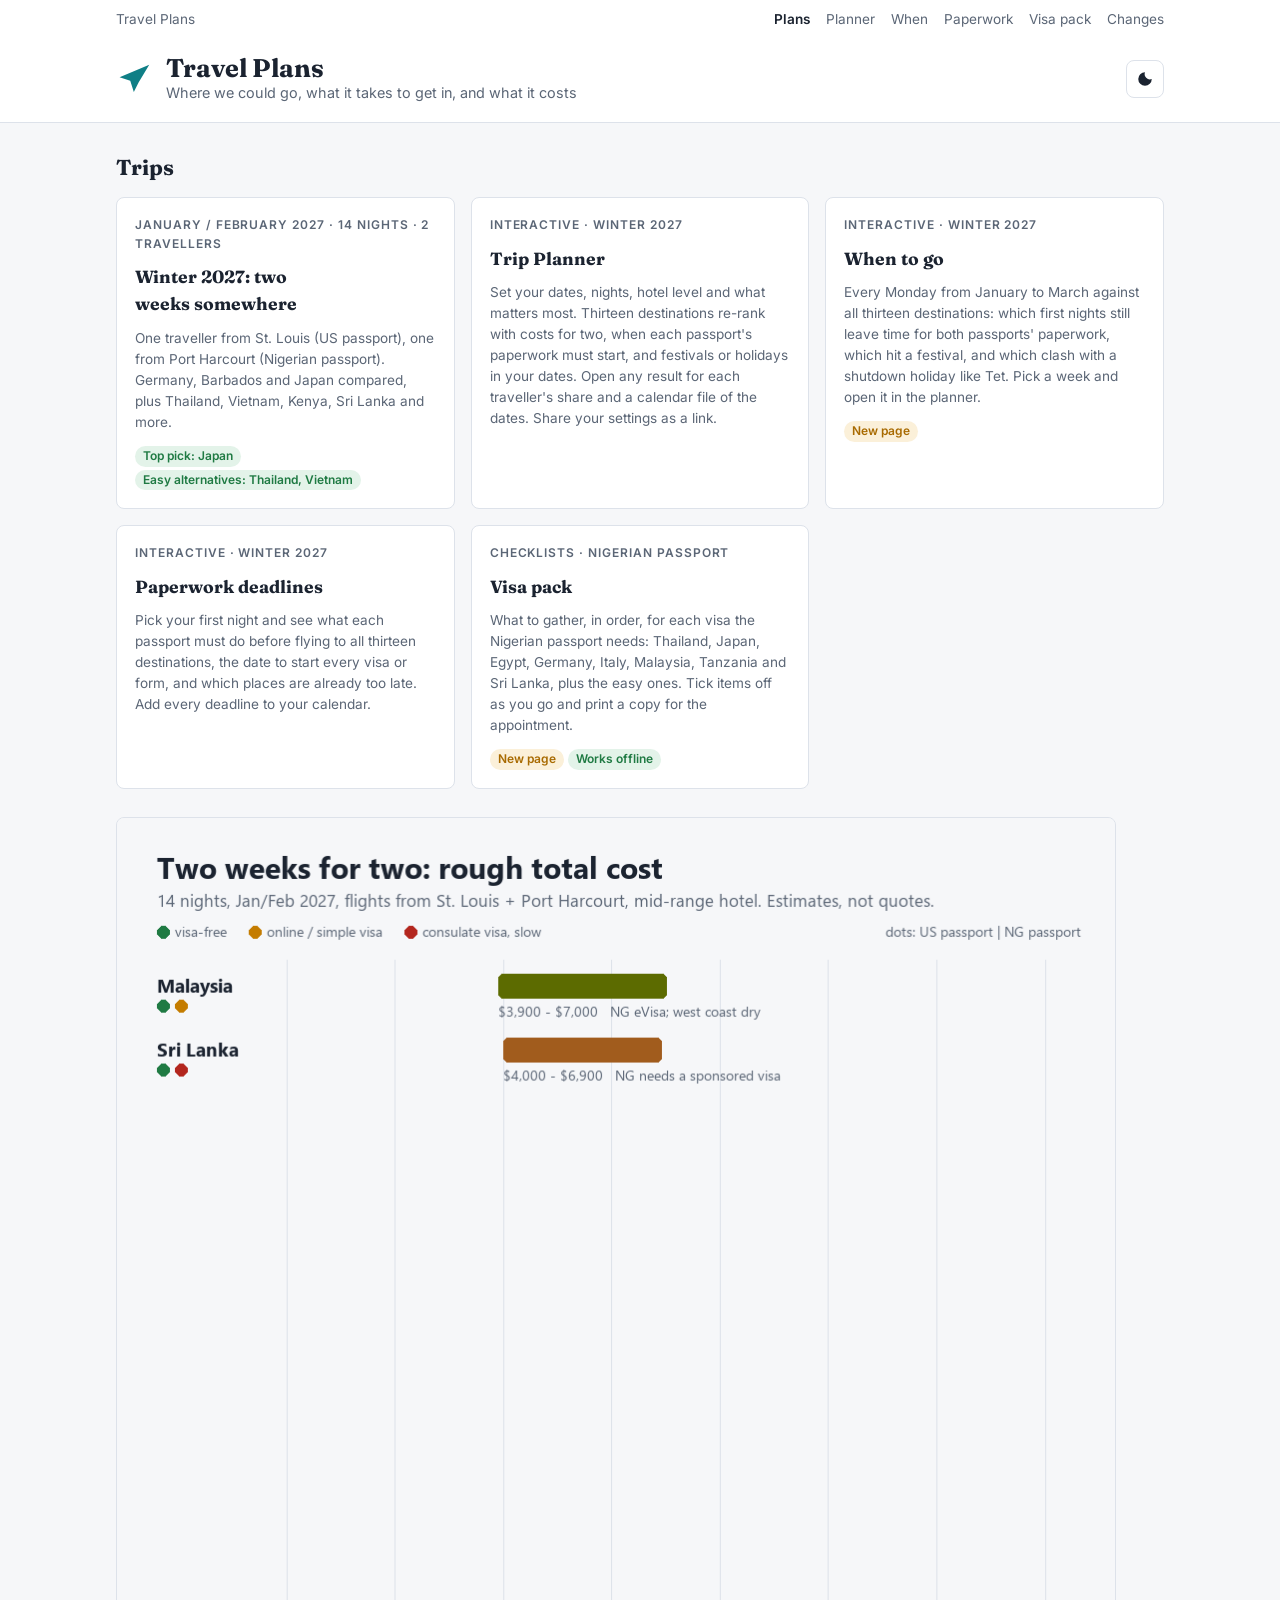
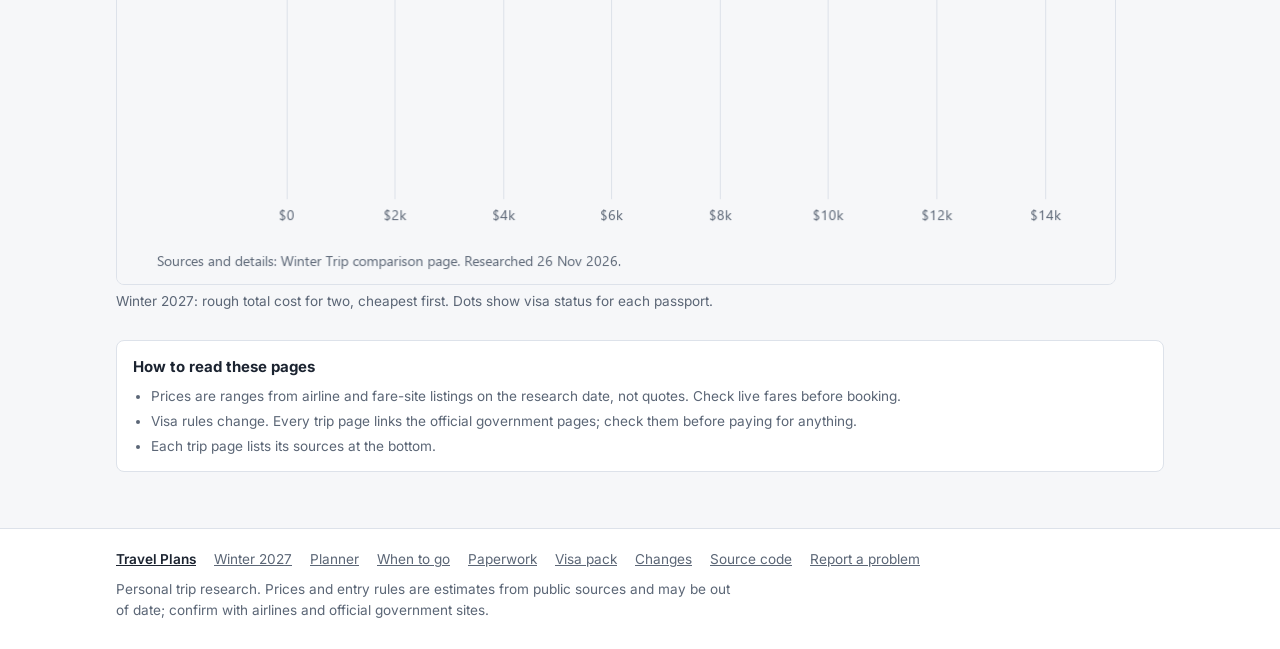
==== commit 4c09d373: "feat: When to go grid of first nights by destination when.html shows every Monday first night from J" ====
--- a/site/index.html
+++ b/site/index.html
@@ -30,6 +30,7 @@
     <nav class="hub-nav" aria-label="Site">
       <a href="./" aria-current="page">Plans</a>
       <a href="planner.html">Planner</a>
+      <a href="when.html">When</a>
       <a href="paperwork.html">Paperwork</a>
       <a href="visa-pack.html">Visa pack</a>
       <a href="changes.html">Changes</a>
@@ -63,6 +64,12 @@
         <span class="eyebrow">Interactive · Winter 2027</span>
         <h3>Trip Planner</h3>
         <p class="small">Set your dates, nights, hotel level and what matters most. Thirteen destinations re-rank with costs for two, when each passport's paperwork must start, and festivals or holidays in your dates. Open any result for each traveller's share and a calendar file of the dates. Share your settings as a link.</p>
+      </a>
+      <a class="card trip-card" href="when.html">
+        <span class="eyebrow">Interactive · Winter 2027</span>
+        <h3>When to go</h3>
+        <p class="small">Every Monday from January to March against all thirteen destinations: which first nights still leave time for both passports' paperwork, which hit a festival, and which clash with a shutdown holiday like Tet. Pick a week and open it in the planner.</p>
+        <p><span class="chip w">New page</span></p>
       </a>
       <a class="card trip-card" href="paperwork.html">
         <span class="eyebrow">Interactive · Winter 2027</span>
@@ -99,6 +106,7 @@
       <li><a href="./" aria-current="page">Travel Plans</a></li>
       <li><a href="winter-2027.html">Winter 2027</a></li>
       <li><a href="planner.html">Planner</a></li>
+      <li><a href="when.html">When to go</a></li>
       <li><a href="paperwork.html">Paperwork</a></li>
       <li><a href="visa-pack.html">Visa pack</a></li>
       <li><a href="changes.html">Changes</a></li>
--- a/site/styles.css
+++ b/site/styles.css
@@ -41,7 +41,9 @@
 .hub-bar { display: flex; justify-content: space-between; align-items: center; gap: 12px; padding-block: 8px; font-size: .85rem; }
 .hub-bar a, .hub-nav a { color: var(--muted); text-decoration: none; min-height: 24px; display: inline-flex; align-items: center; }
 .hub-bar a:hover { color: var(--fg); }
-.hub-nav { display: flex; gap: 16px; }
+.hub-nav { display: flex; gap: 4px 16px; flex-wrap: wrap; justify-content: flex-end; }
+/* Phones: six menu links don't fit beside the back link, and "Plans" in the menu goes to the same place */
+@media (max-width: 560px) { .hub-bar > a:first-child { display: none; } .hub-bar { justify-content: flex-start; } .hub-nav { justify-content: flex-start; gap: 4px 14px; } }
 .hub-nav a[aria-current="page"] { color: var(--fg); font-weight: 600; }
 .header-inner { display: flex; justify-content: space-between; align-items: center; gap: 16px; padding-block: 14px 18px; }
 .brand { display: flex; align-items: center; gap: 12px; min-width: 0; }
@@ -166,6 +168,30 @@
   .vp-steps li.done label { text-decoration: none; color: #000; }
 }
 
+/* When to go grid: the page grid must let the wide table scroll inside its own box */
+#when { display: grid; gap: 12px; min-width: 0; }
+.stack { grid-template-columns: minmax(0, 1fr); }
+main.wrap { grid-template-columns: minmax(0, 1fr); }
+.sr { position: absolute; width: 1px; height: 1px; overflow: hidden; clip: rect(0 0 0 0); white-space: nowrap; }
+.wh-grid { min-width: 0; width: max-content; font-size: .85rem; }
+.wh-grid th, .wh-grid td { padding: 4px; text-align: center; border-bottom: 1px solid var(--line); }
+.wh-grid thead th { font-family: var(--body); font-size: .75rem; font-weight: 600; vertical-align: bottom; }
+.wh-grid th.wh-dest { position: sticky; left: 0; z-index: 1; background: var(--panel); text-align: left; padding: 4px 10px; white-space: nowrap; width: auto; border-left: 4px solid var(--dest, transparent); color: var(--fg); }
+.wh-grid th.wh-dest a { color: inherit; }
+.wh-col { font: inherit; font-size: .75rem; min-width: 44px; min-height: 32px; padding: 2px 4px; border: 1px solid var(--line); border-radius: 6px; background: var(--bg); color: var(--fg); cursor: pointer; white-space: nowrap; }
+.wh-col:hover, .wh-col.on { border-color: var(--accent); }
+.wh-col.on { background: var(--accent); color: var(--panel); font-weight: 600; }
+.wh-c { font-weight: 700; min-width: 44px; position: relative; } /* keeps the hidden .sr label inside the scroll box */
+.wh-c.ok { background: var(--chip-good); color: var(--good); }
+.wh-c.good { background: var(--chip-good); color: var(--good); }
+.wh-c.clash { background: var(--chip-warn); color: var(--warn); }
+.wh-c.late { background: var(--chip-bad); color: var(--bad); }
+.wh-c.on { outline: 2px solid var(--accent); outline-offset: -2px; }
+.wh-earliest { white-space: nowrap; font-size: .8rem; padding: 4px 10px !important; }
+.wh-legend { display: flex; flex-wrap: wrap; gap: 6px 10px; align-items: center; }
+.wh-legend .wh-c { display: inline-block; min-width: 26px; padding: 1px 6px; border-radius: 4px; text-align: center; }
+@media print { .wh-col { border: 0; } }
+
 /* Change log */
 .change-day { display: grid; gap: 8px; }
 .change-day ul { margin: 0; padding-left: 18px; display: grid; gap: 6px; }
